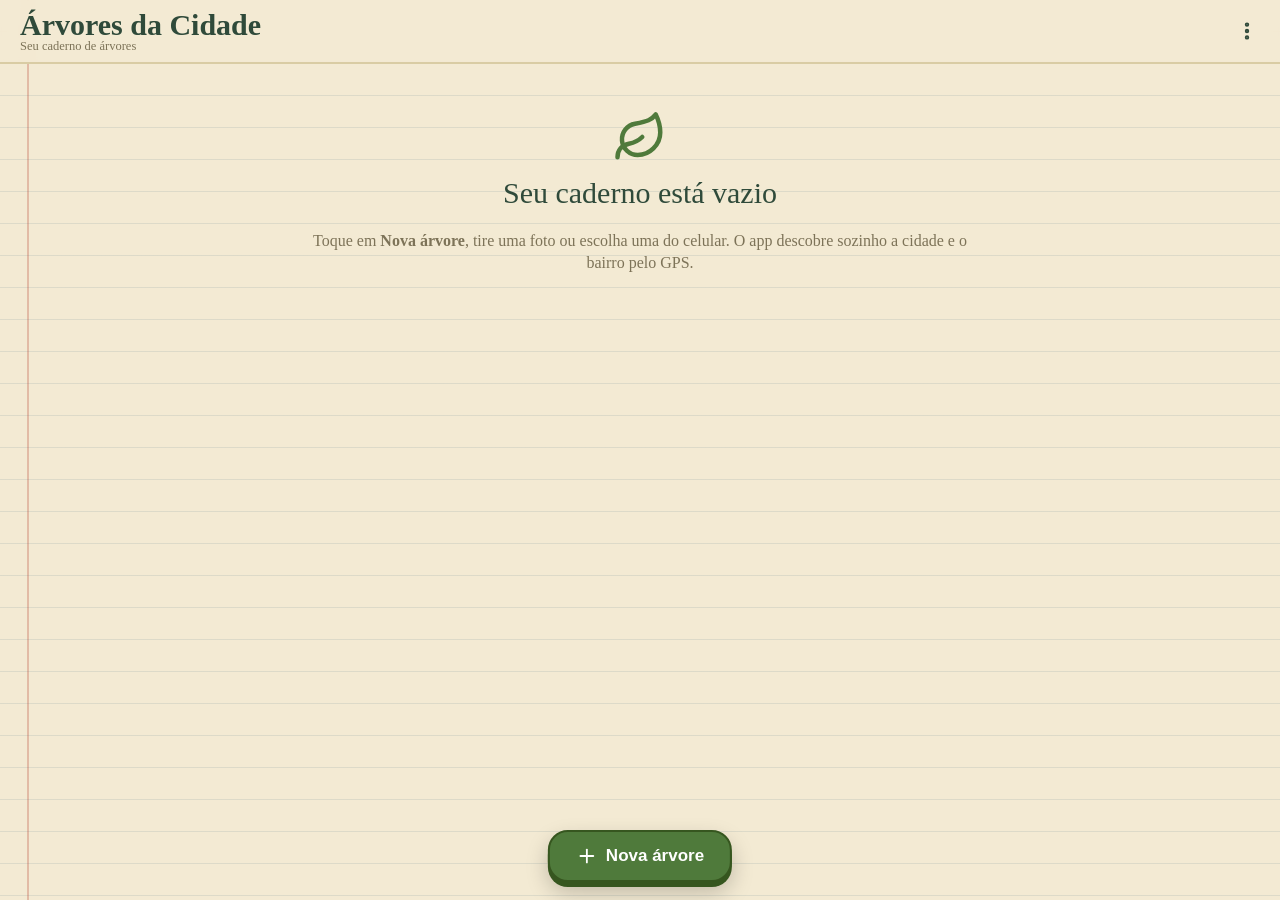
==== index.html @ 56c4d751 "Add files via upload" ====
<!doctype html>
<html lang="pt-BR">
<head>
<meta charset="utf-8">
<meta name="viewport" content="width=device-width, initial-scale=1, viewport-fit=cover">
<title>Árvores da Cidade</title>
<meta name="description" content="Caderno de campo para registrar as árvores por onde você passa: foto, GPS, espécie e mapa no Google Earth.">
<meta name="theme-color" content="#4f7a3b">
<meta name="mobile-web-app-capable" content="yes">
<meta name="apple-mobile-web-app-capable" content="yes">
<meta name="apple-mobile-web-app-title" content="Árvores">
<meta name="apple-mobile-web-app-status-bar-style" content="default">
<link rel="manifest" href="manifest.webmanifest">
<link rel="icon" href="icons/icon-32.png" sizes="32x32">
<link rel="apple-touch-icon" href="icons/apple-touch-icon.png">
<link rel="stylesheet" href="style.css">
</head>
<body>
<div id="app"><div class="page"><div class="empty"><div class="big">Árvores da Cidade</div><p>Abrindo o caderno…</p></div></div></div>
<noscript><p style="padding:20px">Este app precisa do JavaScript ligado no navegador.</p></noscript>
<script src="geo.js"></script>
<script src="zip.js"></script>
<script src="db.js"></script>
<script src="ui.js"></script>
<script src="species.js"></script>
<script src="stamp.js"></script>
<script src="place.js"></script>
<script src="export.js"></script>
<script src="map.js"></script>
<script src="app.js"></script>
<script src="form.js"></script>
<script src="more.js"></script>
</body>
</html>
---- style.css ----
/* Árvores da Cidade — visual de caderno de campo */
:root {
  --ink: #2f4a3a; --leaf: #4f7a3b; --leaf-d: #36561f; --leaf-l: #e3edd3;
  --paper: #f3ead3; --card: #fffaf0; --line: #d9cca4; --sepia: #6b4f2a; --muted: #7d7358;
  --red: #b5412f; --red-d: #8a2e20; --hl: #f3d36b; --gold: #d9a400; --blue: #3f6f8a;
  --hand: "Caveat", "Segoe Print", "Bradley Hand", "Dancing Script", "Comic Sans MS", cursive;
  --serif: Georgia, "Noto Serif", "Times New Roman", serif;
  --sans: Roboto, "Helvetica Neue", Arial, sans-serif;
  --safe-b: env(safe-area-inset-bottom, 0px);
  color-scheme: light;
}
* { box-sizing: border-box; -webkit-tap-highlight-color: transparent; }
html, body { margin: 0; padding: 0; }
body {
  font-family: var(--serif); font-size: 16px; line-height: 1.4; color: var(--ink);
  background-color: var(--paper);
  background-image: linear-gradient(to right, transparent 0 27px, rgba(181, 65, 47, .28) 27px 29px, transparent 29px),
    repeating-linear-gradient(to bottom, transparent 0 31px, rgba(70, 110, 130, .13) 31px 32px);
  background-attachment: local; min-height: 100vh;
}
body.noscroll { overflow: hidden; }
button, input, select, textarea { font: inherit; color: inherit; }
button { cursor: pointer; }
.ic { width: 22px; height: 22px; flex: none; vertical-align: middle; }
.hidden { display: none !important; }

/* ---------- barra do topo ---------- */
.top { position: sticky; top: 0; z-index: 20; display: flex; align-items: center; gap: 6px; padding: 8px 10px 8px 8px; min-height: 58px;
  background: rgba(243, 234, 211, .96); backdrop-filter: blur(4px); border-bottom: 2px solid var(--line); }
.top h1 { flex: 1; margin: 0; font-family: var(--hand); font-size: 30px; font-weight: 700; line-height: 1.05; color: var(--ink); min-width: 0; overflow: hidden; text-overflow: ellipsis; white-space: nowrap; }
.top h1 small { display: block; font-family: var(--serif); font-size: 12.5px; font-weight: 400; color: var(--muted); }
.ibtn { width: 46px; height: 46px; border-radius: 14px; border: 0; background: transparent; display: grid; place-items: center; color: var(--ink); }
.ibtn:active { background: rgba(0, 0, 0, .08); }
.ibtn.on { color: var(--gold); }
.page { padding: 12px 14px calc(110px + var(--safe-b)); max-width: 720px; margin: 0 auto; }

/* ---------- botões ---------- */
.btn { display: inline-flex; align-items: center; justify-content: center; gap: 8px; min-height: 48px; padding: 10px 18px; border-radius: 14px; border: 2px solid var(--leaf-d);
  background: var(--leaf); color: #fff; font-family: var(--sans); font-weight: 700; font-size: 15.5px; box-shadow: 0 4px 0 var(--leaf-d); transition: transform .05s, box-shadow .05s; text-align: center; }
.btn:active { transform: translateY(3px); box-shadow: 0 1px 0 var(--leaf-d); }
.btn.sec { background: var(--card); color: var(--ink); border-color: var(--line); box-shadow: 0 4px 0 var(--line); }
.btn.sec:active { box-shadow: 0 1px 0 var(--line); }
.btn.ghost { background: transparent; color: var(--ink); border-color: transparent; box-shadow: none; }
.btn.danger { background: var(--red); border-color: var(--red-d); box-shadow: 0 4px 0 var(--red-d); }
.btn.danger:active { box-shadow: 0 1px 0 var(--red-d); }
.btn.sm { min-height: 40px; padding: 6px 12px; font-size: 14px; border-radius: 12px; box-shadow: 0 3px 0 var(--leaf-d); }
.btn.sm.sec { box-shadow: 0 3px 0 var(--line); }
.btn.block { display: flex; width: 100%; }
.btn[disabled] { opacity: .5; pointer-events: none; }
.row-btns { display: flex; gap: 10px; margin-top: 14px; flex-wrap: wrap; }
.row-btns .btn { flex: 1 1 140px; }
.fab { position: fixed; left: 50%; transform: translateX(-50%); bottom: calc(18px + var(--safe-b)); z-index: 30; font-size: 17px; padding: 12px 26px; border-radius: 20px; box-shadow: 0 5px 0 var(--leaf-d), 0 10px 22px rgba(0, 0, 0, .22); }
.fab:active { transform: translateX(-50%) translateY(3px); box-shadow: 0 2px 0 var(--leaf-d); }

/* ---------- fichas (cartões de papel) ---------- */
.card { position: relative; background: var(--card); border: 1.5px solid var(--line); border-radius: 14px; padding: 14px 14px; margin: 0 0 12px; box-shadow: 0 2px 0 rgba(120, 100, 50, .12), 0 6px 14px rgba(90, 70, 20, .07); }
.card h2, .card h3 { margin: 0 0 8px; font-family: var(--hand); font-size: 26px; line-height: 1.1; color: var(--ink); }
.card h3 { font-size: 22px; }
.note { color: var(--muted); font-size: 14px; margin: 6px 0; }
.note.warn { color: var(--red-d); }
.tape::before { content: ""; position: absolute; top: -9px; left: 50%; width: 74px; height: 20px; margin-left: -37px; background: rgba(243, 211, 107, .7); transform: rotate(-2deg); border-radius: 2px; }
.banner { display: flex; gap: 10px; align-items: flex-start; background: #fff3c9; border: 1.5px solid #e6cf7a; border-radius: 12px; padding: 10px 12px; margin: 0 0 12px; font-size: 14.5px; }
.banner .ic { color: var(--sepia); margin-top: 2px; }
.banner .b-txt { flex: 1; }
.banner .b-act { display: flex; gap: 8px; margin-top: 8px; flex-wrap: wrap; }
.banner.leafy { background: var(--leaf-l); border-color: #b9d3a0; }

/* ---------- início: cidades ---------- */
.searchbox { display: flex; align-items: center; gap: 8px; background: var(--card); border: 2px solid var(--line); border-radius: 14px; padding: 0 12px; margin: 0 0 12px; }
.searchbox input { flex: 1; border: 0; background: transparent; min-height: 46px; outline: none; font-size: 16px; min-width: 0; }
.searchbox .ic { color: var(--muted); }
.cities { display: grid; gap: 10px; }
.city { display: flex; align-items: center; gap: 12px; width: 100%; text-align: left; background: var(--card); border: 1.5px solid var(--line); border-left: 8px solid var(--leaf); border-radius: 12px; padding: 12px 14px; box-shadow: 0 3px 0 rgba(120, 100, 50, .14); }
.city:active { transform: translateY(2px); box-shadow: 0 1px 0 rgba(120, 100, 50, .14); }
.city.pend { border-left-color: var(--hl); background: #fff8dc; }
.city .c-name { font-family: var(--hand); font-size: 26px; font-weight: 700; line-height: 1.05; flex: 1; min-width: 0; }
.city .c-name small { display: block; font-family: var(--serif); font-weight: 400; font-size: 13px; color: var(--muted); }
.city .c-n { font-family: var(--hand); font-size: 34px; font-weight: 700; color: var(--leaf-d); min-width: 38px; text-align: right; }
.empty { text-align: center; padding: 34px 18px; color: var(--muted); }
.empty .big { font-family: var(--hand); font-size: 30px; color: var(--ink); margin-bottom: 6px; }
.empty .ic { width: 54px; height: 54px; color: var(--leaf); margin-bottom: 8px; }

/* ---------- lista de árvores ---------- */
.seg { display: flex; background: rgba(120, 100, 50, .12); border-radius: 14px; padding: 4px; margin: 0 0 12px; gap: 4px; }
.seg button { flex: 1; border: 0; background: transparent; border-radius: 11px; min-height: 42px; font-family: var(--sans); font-weight: 700; font-size: 14.5px; color: var(--muted); display: flex; align-items: center; justify-content: center; gap: 6px; }
.seg button.on { background: var(--card); color: var(--ink); box-shadow: 0 1px 3px rgba(0, 0, 0, .18); }
.chips { display: flex; gap: 8px; overflow-x: auto; padding: 2px 0 10px; margin: 0 -14px; padding-left: 14px; padding-right: 14px; scrollbar-width: none; }
.chips::-webkit-scrollbar { display: none; }
.chip { flex: none; display: inline-flex; align-items: center; gap: 6px; min-height: 38px; padding: 4px 13px; border-radius: 999px; border: 1.5px solid var(--line); background: var(--card); font-family: var(--sans); font-size: 14px; font-weight: 600; color: var(--ink); }
.chip.on { background: var(--leaf); border-color: var(--leaf-d); color: #fff; }
.chip .ic { width: 17px; height: 17px; }
.sel { min-height: 42px; border: 1.5px solid var(--line); border-radius: 12px; background: var(--card); padding: 0 10px; max-width: 100%; font-family: var(--sans); font-size: 14px; }
.filters-row { display: flex; gap: 8px; margin: 0 0 10px; flex-wrap: wrap; }
.filters-row .sel { flex: 1 1 140px; }
.count-line { font-size: 14px; color: var(--muted); margin: 0 2px 8px; }
.trees { display: grid; gap: 10px; }
.titem { display: flex; gap: 12px; align-items: center; width: 100%; text-align: left; background: var(--card); border: 1.5px solid var(--line); border-radius: 14px; padding: 8px; box-shadow: 0 2px 0 rgba(120, 100, 50, .12); }
.titem:active { background: #fff3d6; }
.thumb { width: 68px; height: 68px; border-radius: 10px; object-fit: cover; background: var(--leaf-l); flex: none; display: grid; place-items: center; color: var(--leaf); overflow: hidden; border: 1px solid var(--line); }
.thumb img { width: 100%; height: 100%; object-fit: cover; display: block; }
.titem .t-main { flex: 1; min-width: 0; }
.titem .t-name { font-family: var(--hand); font-size: 24px; font-weight: 700; line-height: 1.05; display: flex; align-items: center; gap: 6px; }
.titem .t-name .nm { overflow: hidden; text-overflow: ellipsis; white-space: nowrap; }
.titem .t-name .st { color: var(--gold); flex: none; }
.titem .t-name .st .ic { width: 18px; height: 18px; }
.titem .t-sub { font-size: 13.5px; color: var(--muted); overflow: hidden; text-overflow: ellipsis; white-space: nowrap; }
.badges { display: flex; flex-wrap: wrap; gap: 5px; margin-top: 4px; }
.badge { font-family: var(--sans); font-size: 11.5px; font-weight: 700; padding: 2px 8px; border-radius: 999px; background: #ebe3c8; color: var(--sepia); }
.badge.nat { background: #d8ead0; color: #2d5a1e; }
.badge.exo { background: #f3dcc4; color: #7b4a15; }
.badge.fru { background: #fbd9d2; color: #8a2e20; }
.badge.warn { background: #ffe6a8; color: #7a5200; }
.badge.cf { outline: 1.5px dashed currentColor; background: transparent; }

/* ---------- detalhe ---------- */
.hero { width: 100%; aspect-ratio: 4 / 3; border-radius: 14px; overflow: hidden; background: #cfd9c0; border: 1.5px solid var(--line); display: block; padding: 0; position: relative; }
.hero img { width: 100%; height: 100%; object-fit: cover; display: block; }
.hero .cnt { position: absolute; right: 8px; top: 8px; background: rgba(0, 0, 0, .55); color: #fff; font-family: var(--sans); font-size: 12px; padding: 3px 9px; border-radius: 999px; }
.sci { font-style: italic; color: var(--sepia); margin: -4px 0 6px; }
.kv { display: grid; grid-template-columns: 112px 1fr; gap: 6px 10px; font-size: 15px; margin: 0; }
.kv dt { color: var(--muted); font-family: var(--sans); font-size: 13px; padding-top: 2px; }
.kv dd { margin: 0; word-break: break-word; }
.mono { font-family: "Courier New", ui-monospace, monospace; font-size: 14px; }
.actions { display: grid; grid-template-columns: 1fr 1fr; gap: 10px; margin: 0 0 12px; }
.actions .btn { min-height: 52px; }
.actions .full { grid-column: 1 / -1; }
.visit { border-left: 4px solid var(--leaf); padding: 2px 0 2px 12px; margin: 0 0 14px; }
.visit h4 { margin: 0 0 6px; font-family: var(--hand); font-size: 22px; }
.pgrid { display: grid; grid-template-columns: repeat(3, 1fr); gap: 8px; }
.pgrid .p { position: relative; aspect-ratio: 1; border-radius: 10px; overflow: hidden; border: 1.5px solid var(--line); background: #dfe7d2; padding: 0; }
.pgrid .p img { width: 100%; height: 100%; object-fit: cover; display: block; }
.pgrid .p span { position: absolute; left: 0; right: 0; bottom: 0; background: rgba(0, 0, 0, .55); color: #fff; font-family: var(--sans); font-size: 11px; padding: 2px 6px; text-align: center; }

/* ---------- formulário ---------- */
.f-sec { margin: 0 0 14px; }
.f-sec > h3 { margin: 0 0 8px; }
.lbl { display: block; font-family: var(--sans); font-size: 13px; font-weight: 700; color: var(--sepia); margin: 10px 0 4px; }
.inp, textarea.inp, select.inp { width: 100%; min-height: 48px; border: 2px solid var(--line); border-radius: 12px; background: #fffdf6; padding: 8px 12px; font-size: 16px; outline: none; appearance: none; -webkit-appearance: none; }
select.inp { background-image: linear-gradient(45deg, transparent 50%, var(--sepia) 50%), linear-gradient(135deg, var(--sepia) 50%, transparent 50%); background-position: calc(100% - 20px) 21px, calc(100% - 14px) 21px; background-size: 6px 6px; background-repeat: no-repeat; padding-right: 36px; }
.inp:focus { border-color: var(--leaf); box-shadow: 0 0 0 3px rgba(79, 122, 59, .2); }
textarea.inp { min-height: 90px; resize: vertical; }
.grid2 { display: grid; grid-template-columns: 1fr 1fr; gap: 10px; }
.grid3 { display: grid; grid-template-columns: repeat(3, 1fr); gap: 8px; }
.sugg { margin-top: 6px; border: 1.5px solid var(--line); border-radius: 12px; overflow: hidden; background: #fffdf6; }
.sugg button { display: block; width: 100%; text-align: left; border: 0; border-bottom: 1px solid var(--line); background: transparent; padding: 10px 12px; min-height: 48px; }
.sugg button:last-child { border-bottom: 0; }
.sugg button:active { background: var(--leaf-l); }
.sugg small { display: block; color: var(--muted); font-style: italic; }
.togrow { display: flex; align-items: center; gap: 12px; padding: 8px 0; min-height: 50px; }
.togrow .tg-t { flex: 1; font-size: 16px; }
.togrow .tg-t small { display: block; color: var(--muted); font-size: 13px; }
.sw { position: relative; flex: none; width: 52px; height: 32px; border-radius: 16px; background: #c3bfae; border: 0; padding: 0; transition: background .15s; }
.sw::after { content: ""; position: absolute; top: 3px; left: 3px; width: 26px; height: 26px; border-radius: 50%; background: #fff; box-shadow: 0 1px 3px rgba(0, 0, 0, .35); transition: transform .15s; }
.sw.on { background: var(--leaf); }
.sw.on::after { transform: translateX(20px); }
.sw[disabled] { opacity: .45; }
.ph-edit { display: grid; grid-template-columns: repeat(2, 1fr); gap: 10px; margin-top: 10px; }
.ph-edit .pe { position: relative; border: 1.5px solid var(--line); border-radius: 12px; overflow: hidden; background: #fffdf6; }
.ph-edit .pe img { display: block; width: 100%; aspect-ratio: 4 / 3; object-fit: cover; background: #dfe7d2; }
.ph-edit .pe select { width: 100%; border: 0; border-top: 1.5px solid var(--line); min-height: 42px; background: #fffdf6; padding: 0 8px; font-family: var(--sans); font-size: 14px; }
.ph-edit .pe .rm { position: absolute; top: 6px; right: 6px; width: 38px; height: 38px; border-radius: 50%; border: 0; background: rgba(0, 0, 0, .6); color: #fff; display: grid; place-items: center; }
.ph-edit .pe .zoom { position: absolute; inset: 0 0 42px 0; border: 0; background: transparent; }
.loc-line { display: flex; gap: 8px; align-items: flex-start; font-size: 15px; margin: 4px 0; }
.loc-line .ic { color: var(--leaf); margin-top: 1px; }
.accpill { font-family: var(--sans); font-size: 12px; font-weight: 700; padding: 2px 8px; border-radius: 999px; background: var(--leaf-l); color: var(--leaf-d); }
.accpill.bad { background: #ffe0d9; color: var(--red-d); }
.savebar { position: sticky; bottom: 0; z-index: 25; margin: 0 -14px; padding: 10px 14px calc(10px + var(--safe-b)); background: linear-gradient(to top, var(--paper) 70%, rgba(243, 234, 211, 0)); display: flex; align-items: center; gap: 10px; }
.savebar .saved { flex: 1; font-family: var(--sans); font-size: 13px; color: var(--muted); display: flex; align-items: center; gap: 6px; }
.savebar .saved .ic { width: 18px; height: 18px; color: var(--leaf); }
.savebar .btn { flex: 1.3; }

/* ---------- estatísticas ---------- */
.tiles { display: grid; grid-template-columns: repeat(2, 1fr); gap: 10px; margin: 0 0 12px; }
.tile { background: var(--card); border: 1.5px solid var(--line); border-radius: 14px; padding: 10px 12px; box-shadow: 0 3px 0 rgba(120, 100, 50, .12); }
.tile .n { font-family: var(--hand); font-size: 40px; font-weight: 700; line-height: 1; color: var(--leaf-d); }
.tile .l { font-family: var(--sans); font-size: 12.5px; color: var(--muted); margin-top: 2px; }
.bars { display: grid; gap: 8px; }
.bar .b-h { display: flex; justify-content: space-between; gap: 10px; font-size: 14.5px; }
.bar .b-h span:first-child { overflow: hidden; text-overflow: ellipsis; white-space: nowrap; }
.bar .b-h b { font-family: var(--sans); }
.bar .b-t { height: 12px; background: #e7dfc3; border-radius: 6px; overflow: hidden; margin-top: 3px; }
.bar .b-t i { display: block; height: 100%; background: var(--leaf); border-radius: 6px; }
.bar small { color: var(--muted); font-size: 12.5px; }
.stack { display: flex; height: 18px; border-radius: 9px; overflow: hidden; background: #e7dfc3; }
.stack i { display: block; height: 100%; }
.legend { display: flex; flex-wrap: wrap; gap: 4px 14px; font-size: 13.5px; margin-top: 6px; }
.legend i { display: inline-block; width: 11px; height: 11px; border-radius: 3px; margin-right: 5px; vertical-align: -1px; }

/* ---------- mapa ---------- */
.mapbox { height: 62vh; min-height: 340px; border-radius: 14px; border: 2px solid var(--line); overflow: hidden; }
.smap { position: relative; overflow: hidden; background: #e8e2cf; touch-action: none; user-select: none; -webkit-user-select: none; }
.sm-tiles, .sm-marks { position: absolute; inset: 0; }
.sm-tile { position: absolute; left: 0; top: 0; width: 256px; height: 256px; max-width: none; opacity: 0; transition: opacity .2s; }
.sm-tile.ok { opacity: 1; }
.sm-mk { position: absolute; left: -12px; top: -12px; width: 24px; height: 24px; border-radius: 50%; border: 3px solid #fff; background: var(--leaf); box-shadow: 0 1px 5px rgba(0, 0, 0, .5); padding: 0; }
.sm-mk.fav { background: var(--gold); width: 28px; height: 28px; left: -14px; top: -14px; }
.sm-mk.unk { background: #9aa79a; }
.sm-me { position: absolute; left: -9px; top: -9px; width: 18px; height: 18px; border-radius: 50%; background: #2f7be5; border: 3px solid #fff; box-shadow: 0 0 0 6px rgba(47, 123, 229, .25); }
.sm-cross { position: absolute; left: 50%; top: 50%; width: 34px; height: 34px; margin: -17px 0 0 -17px; pointer-events: none; }
.sm-cross::before, .sm-cross::after { content: ""; position: absolute; background: var(--red); }
.sm-cross::before { left: 16px; top: 0; width: 3px; height: 34px; }
.sm-cross::after { top: 16px; left: 0; height: 3px; width: 34px; }
.sm-ctl { position: absolute; right: 10px; top: 10px; display: grid; gap: 6px; z-index: 5; }
.sm-ctl button { width: 44px; height: 44px; border-radius: 12px; border: 1.5px solid var(--line); background: #fffdf6; font-size: 24px; font-family: var(--sans); font-weight: 700; box-shadow: 0 2px 5px rgba(0, 0, 0, .25); }
.sm-attr { position: absolute; right: 4px; bottom: 2px; font-family: var(--sans); font-size: 10.5px; color: #333; background: rgba(255, 255, 255, .75); padding: 1px 5px; border-radius: 4px; }
.sm-off { position: absolute; left: 10px; right: 64px; bottom: 22px; background: rgba(255, 243, 201, .95); border: 1.5px solid #e6cf7a; border-radius: 10px; padding: 6px 10px; font-size: 13px; z-index: 4; }
.mapcard { margin-top: 10px; }

/* ---------- folhas e avisos ---------- */
.sheet-wrap { position: fixed; inset: 0; z-index: 100; display: flex; align-items: flex-end; justify-content: center; }
.sheet-bg { position: absolute; inset: 0; background: rgba(30, 25, 10, .5); opacity: 0; transition: opacity .18s; }
.sheet { position: relative; width: 100%; max-width: 640px; max-height: 92vh; overflow-y: auto; background: var(--paper); border-radius: 22px 22px 0 0; border-top: 3px solid var(--line); transform: translateY(100%); transition: transform .2s ease-out; padding: 6px 16px calc(18px + var(--safe-b)); -webkit-overflow-scrolling: touch; }
.sheet::before { content: ""; display: block; width: 44px; height: 5px; border-radius: 3px; background: var(--line); margin: 6px auto 12px; }
.sheet-wrap.on .sheet-bg { opacity: 1; }
.sheet-wrap.on .sheet { transform: translateY(0); }
.sheet-wrap.full .sheet { height: 94vh; max-height: 94vh; }
.sheet h3 { margin: 0 0 6px; font-family: var(--hand); font-size: 28px; }
.menu { display: grid; gap: 8px; margin-top: 8px; }
.menu .btn { justify-content: flex-start; text-align: left; font-weight: 600; }
.menu .btn small { display: block; font-weight: 400; opacity: .85; font-size: 12.5px; }
.menu .btn .m-t { flex: 1; }
.prog-bar { height: 16px; border-radius: 8px; background: #e0d6b6; overflow: hidden; margin: 14px 0 6px; }
.prog-bar i { display: block; height: 100%; background: var(--leaf); transition: width .15s; }
#toast { position: fixed; left: 50%; bottom: calc(100px + var(--safe-b)); transform: translate(-50%, 16px); z-index: 200; max-width: 88vw; background: #2c2a22; color: #fff; padding: 11px 16px; border-radius: 12px; font-family: var(--sans); font-size: 14.5px; opacity: 0; pointer-events: none; transition: opacity .2s, transform .2s; text-align: center; }
#toast.on { opacity: 1; transform: translate(-50%, 0); }
a.btn { text-decoration: none; }
body:has(.savebar) #toast { bottom: calc(150px + var(--safe-b)); }
.top h1.long { font-size: 24px; white-space: normal; line-height: 1; }
.viewer { position: fixed; inset: 0; z-index: 150; background: #111; display: flex; flex-direction: column; }
.viewer .v-top { display: flex; align-items: center; gap: 6px; padding: 8px; color: #fff; }
.viewer .v-top .ibtn { color: #fff; }
.viewer .v-top .v-t { flex: 1; font-family: var(--sans); font-size: 14px; }
.viewer .v-img { flex: 1; min-height: 0; display: grid; place-items: center; overflow: auto; }
.viewer .v-img img { max-width: 100%; max-height: 100%; object-fit: contain; }
.viewer .v-bot { display: flex; gap: 8px; padding: 10px 10px calc(10px + var(--safe-b)); flex-wrap: wrap; }
.viewer .v-bot .btn { flex: 1 1 130px; min-height: 44px; }

/* ---------- impressão / PDF ---------- */
#printArea { display: none; }
@media print {
  body { background: #fff; color: #000; }
  body > *:not(#printArea) { display: none !important; }
  #printArea { display: block; font-family: var(--serif); font-size: 12pt; }
  #printArea h1 { font-family: var(--hand); font-size: 26pt; margin: 0 0 2pt; color: #2f4a3a; }
  #printArea h2 { font-size: 14pt; margin: 10pt 0 4pt; color: #2f4a3a; border-bottom: 1pt solid #bbb; }
  #printArea .sub { color: #555; margin: 0 0 8pt; }
  #printArea table { width: 100%; border-collapse: collapse; font-size: 10pt; }
  #printArea td, #printArea th { border-bottom: .5pt solid #ccc; padding: 3pt 4pt; text-align: left; vertical-align: top; }
  #printArea .pp { display: grid; grid-template-columns: 1fr 1fr; gap: 6pt; }
  #printArea .pp figure { margin: 0; break-inside: avoid; }
  #printArea .pp img { width: 100%; height: auto; display: block; }
  #printArea .pp figcaption { font-size: 9pt; color: #555; }
  #printArea .tree { break-inside: avoid; page-break-inside: avoid; margin-bottom: 14pt; }
  #printArea .foot { margin-top: 14pt; font-size: 9pt; color: #777; }
  #printArea img.th { width: 46pt; height: 46pt; object-fit: cover; }
  @page { size: A4; margin: 14mm; }
}
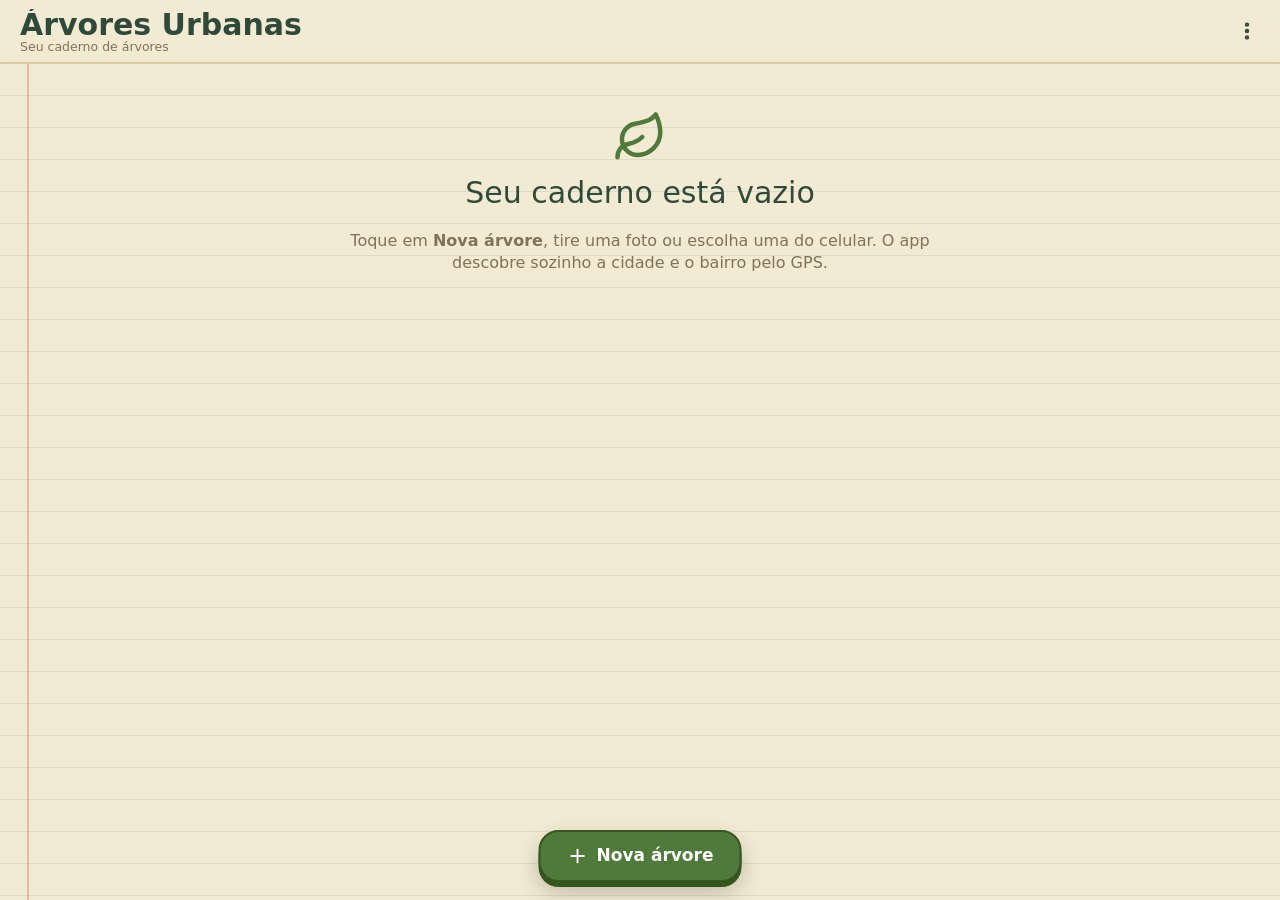
==== commit bc0975fe: "Versão 1.0.4: novo nome Árvores Urbanas Co-Authored-By: Claude Sonnet 5.5 <noreply@anthropic.com> Cl" ====
--- a/index.html
+++ b/index.html
@@ -3,7 +3,7 @@
 <head>
 <meta charset="utf-8">
 <meta name="viewport" content="width=device-width, initial-scale=1, viewport-fit=cover">
-<title>Árvores da Cidade</title>
+<title>Árvores Urbanas</title>
 <meta name="description" content="Caderno de campo para registrar as árvores por onde você passa: foto, GPS, espécie e mapa no Google Earth.">
 <meta name="theme-color" content="#4f7a3b">
 <meta name="mobile-web-app-capable" content="yes">
@@ -16,7 +16,7 @@
 <link rel="stylesheet" href="style.css">
 </head>
 <body>
-<div id="app"><div class="page"><div class="empty"><div class="big">Árvores da Cidade</div><p>Abrindo o caderno…</p></div></div></div>
+<div id="app"><div class="page"><div class="empty"><div class="big">Árvores Urbanas</div><p>Abrindo o caderno…</p></div></div></div>
 <noscript><p style="padding:20px">Este app precisa do JavaScript ligado no navegador.</p></noscript>
 <script src="geo.js"></script>
 <script src="zip.js"></script>
--- a/style.css
+++ b/style.css
@@ -1,11 +1,12 @@
-/* Árvores da Cidade — visual de caderno de campo */
+/* Árvores Urbanas — visual de caderno de campo */
 :root {
   --ink: #2f4a3a; --leaf: #4f7a3b; --leaf-d: #36561f; --leaf-l: #e3edd3;
   --paper: #f3ead3; --card: #fffaf0; --line: #d9cca4; --sepia: #6b4f2a; --muted: #7d7358;
   --red: #b5412f; --red-d: #8a2e20; --hl: #f3d36b; --gold: #d9a400; --blue: #3f6f8a;
-  --hand: "Caveat", "Segoe Print", "Bradley Hand", "Dancing Script", "Comic Sans MS", cursive;
-  --serif: Georgia, "Noto Serif", "Times New Roman", serif;
-  --sans: Roboto, "Helvetica Neue", Arial, sans-serif;
+  --font: system-ui, sans-serif; /* uma única fonte: a do próprio aparelho */
+  --hand: var(--font);
+  --serif: var(--font);
+  --sans: var(--font);
   --safe-b: env(safe-area-inset-bottom, 0px);
   color-scheme: light;
 }
@@ -120,7 +121,7 @@
 .kv { display: grid; grid-template-columns: 112px 1fr; gap: 6px 10px; font-size: 15px; margin: 0; }
 .kv dt { color: var(--muted); font-family: var(--sans); font-size: 13px; padding-top: 2px; }
 .kv dd { margin: 0; word-break: break-word; }
-.mono { font-family: "Courier New", ui-monospace, monospace; font-size: 14px; }
+.mono { font-family: var(--font); font-variant-numeric: tabular-nums; font-size: 15px; letter-spacing: .2px; }
 .actions { display: grid; grid-template-columns: 1fr 1fr; gap: 10px; margin: 0 0 12px; }
 .actions .btn { min-height: 52px; }
 .actions .full { grid-column: 1 / -1; }
@@ -230,8 +231,8 @@
 .viewer .v-top { display: flex; align-items: center; gap: 6px; padding: 8px; color: #fff; }
 .viewer .v-top .ibtn { color: #fff; }
 .viewer .v-top .v-t { flex: 1; font-family: var(--sans); font-size: 14px; }
-.viewer .v-img { flex: 1; min-height: 0; display: grid; place-items: center; overflow: auto; }
-.viewer .v-img img { max-width: 100%; max-height: 100%; object-fit: contain; }
+.viewer .v-img { flex: 1; min-height: 0; position: relative; overflow: hidden; }
+.viewer .v-img img { position: absolute; inset: 0; width: 100%; height: 100%; object-fit: contain; }
 .viewer .v-bot { display: flex; gap: 8px; padding: 10px 10px calc(10px + var(--safe-b)); flex-wrap: wrap; }
 .viewer .v-bot .btn { flex: 1 1 130px; min-height: 44px; }
 
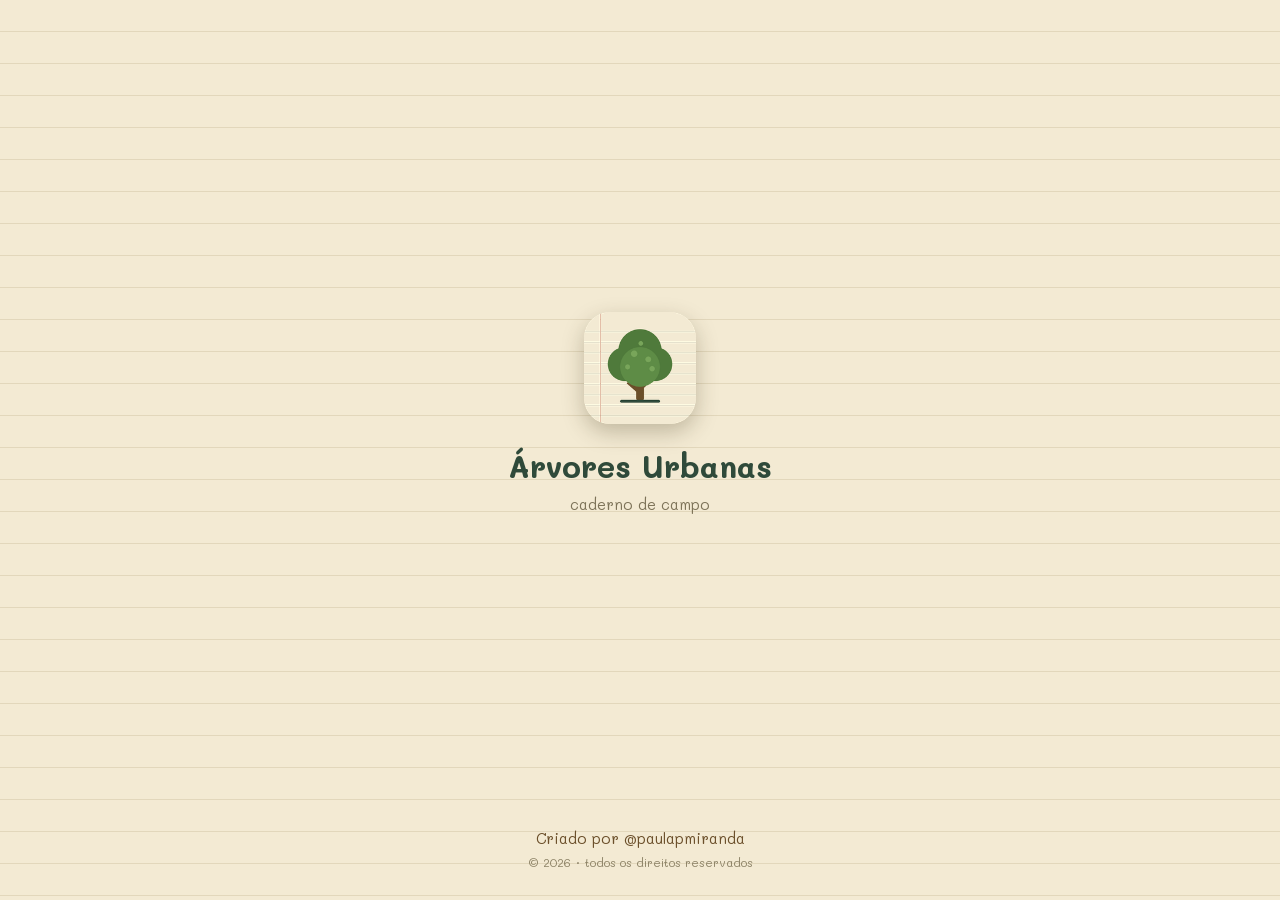
==== commit 489506b4: "Versão 1.0.9: tela de abertura mais longa com crédito e rodapé de autoria Co-Authored-By: Claude Son" ====
--- a/index.html
+++ b/index.html
@@ -16,8 +16,24 @@
 <link rel="stylesheet" href="style.css">
 </head>
 <body>
+<div id="splash" aria-hidden="true"><div class="sp-in"><img src="icons/icon-192.png" alt="" width="112" height="112"><div class="sp-name">Árvores Urbanas</div><div class="sp-sub">caderno de campo</div></div><div class="sp-credit">Criado por @paulapmiranda<br><small>© 2026 · todos os direitos reservados</small></div></div>
 <div id="app"><div class="page"><div class="empty"><div class="big">Árvores Urbanas</div><p>Abrindo o caderno…</p></div></div></div>
 <noscript><p style="padding:20px">Este app precisa do JavaScript ligado no navegador.</p></noscript>
+<script>
+(function () {
+  var t0 = Date.now(), MIN = 2400, done = false;
+  window.AC = window.AC || {};
+  window.AC.hideSplash = function () {
+    if (done) return; done = true;
+    var left = Math.max(0, MIN - (Date.now() - t0));
+    setTimeout(function () {
+      var s = document.getElementById('splash'); if (!s) return;
+      s.classList.add('off'); setTimeout(function () { if (s.parentNode) s.parentNode.removeChild(s); }, 500);
+    }, left);
+  };
+  setTimeout(function () { window.AC.hideSplash(); }, 6000);
+})();
+</script>
 <script src="geo.js"></script>
 <script src="zip.js"></script>
 <script src="db.js"></script>
--- a/style.css
+++ b/style.css
@@ -1,9 +1,11 @@
 /* Árvores Urbanas — visual de caderno de campo */
+@font-face { font-family: "Mali"; font-weight: 400; font-style: normal; font-display: swap; src: url("fonts/Mali-Regular.ttf") format("truetype"); }
+@font-face { font-family: "Mali"; font-weight: 500 700; font-style: normal; font-display: swap; src: url("fonts/Mali-Bold.ttf") format("truetype"); }
 :root {
   --ink: #2f4a3a; --leaf: #4f7a3b; --leaf-d: #36561f; --leaf-l: #e3edd3;
   --paper: #f3ead3; --card: #fffaf0; --line: #d9cca4; --sepia: #6b4f2a; --muted: #7d7358;
   --red: #b5412f; --red-d: #8a2e20; --hl: #f3d36b; --gold: #d9a400; --blue: #3f6f8a;
-  --font: system-ui, sans-serif; /* uma única fonte: a do próprio aparelho */
+  --font: "Mali", "Segoe Print", system-ui, sans-serif; /* uma única fonte, embutida no app */
   --hand: var(--font);
   --serif: var(--font);
   --sans: var(--font);
@@ -28,7 +30,7 @@
 /* ---------- barra do topo ---------- */
 .top { position: sticky; top: 0; z-index: 20; display: flex; align-items: center; gap: 6px; padding: 8px 10px 8px 8px; min-height: 58px;
   background: rgba(243, 234, 211, .96); backdrop-filter: blur(4px); border-bottom: 2px solid var(--line); }
-.top h1 { flex: 1; margin: 0; font-family: var(--hand); font-size: 30px; font-weight: 700; line-height: 1.05; color: var(--ink); min-width: 0; overflow: hidden; text-overflow: ellipsis; white-space: nowrap; }
+.top h1 { flex: 1; margin: 0; font-family: var(--hand); font-size: 25px; font-weight: 700; line-height: 1.05; color: var(--ink); min-width: 0; overflow: hidden; text-overflow: ellipsis; white-space: nowrap; }
 .top h1 small { display: block; font-family: var(--serif); font-size: 12.5px; font-weight: 400; color: var(--muted); }
 .ibtn { width: 46px; height: 46px; border-radius: 14px; border: 0; background: transparent; display: grid; place-items: center; color: var(--ink); }
 .ibtn:active { background: rgba(0, 0, 0, .08); }
@@ -55,7 +57,7 @@
 
 /* ---------- fichas (cartões de papel) ---------- */
 .card { position: relative; background: var(--card); border: 1.5px solid var(--line); border-radius: 14px; padding: 14px 14px; margin: 0 0 12px; box-shadow: 0 2px 0 rgba(120, 100, 50, .12), 0 6px 14px rgba(90, 70, 20, .07); }
-.card h2, .card h3 { margin: 0 0 8px; font-family: var(--hand); font-size: 26px; line-height: 1.1; color: var(--ink); }
+.card h2, .card h3 { margin: 0 0 8px; font-family: var(--hand); font-size: 20px; line-height: 1.1; color: var(--ink); }
 .card h3 { font-size: 22px; }
 .note { color: var(--muted); font-size: 14px; margin: 6px 0; }
 .note.warn { color: var(--red-d); }
@@ -74,11 +76,11 @@
 .city { display: flex; align-items: center; gap: 12px; width: 100%; text-align: left; background: var(--card); border: 1.5px solid var(--line); border-left: 8px solid var(--leaf); border-radius: 12px; padding: 12px 14px; box-shadow: 0 3px 0 rgba(120, 100, 50, .14); }
 .city:active { transform: translateY(2px); box-shadow: 0 1px 0 rgba(120, 100, 50, .14); }
 .city.pend { border-left-color: var(--hl); background: #fff8dc; }
-.city .c-name { font-family: var(--hand); font-size: 26px; font-weight: 700; line-height: 1.05; flex: 1; min-width: 0; }
-.city .c-name small { display: block; font-family: var(--serif); font-weight: 400; font-size: 13px; color: var(--muted); }
-.city .c-n { font-family: var(--hand); font-size: 34px; font-weight: 700; color: var(--leaf-d); min-width: 38px; text-align: right; }
+.city .c-name { font-family: var(--hand); font-size: 19px; font-weight: 700; line-height: 1.05; flex: 1; min-width: 0; }
+.city .c-name small { display: block; font-family: var(--serif); font-weight: 400; font-size: 12.5px; color: var(--muted); }
+.city .c-n { font-family: var(--hand); font-size: 26px; font-weight: 700; color: var(--leaf-d); min-width: 38px; text-align: right; }
 .empty { text-align: center; padding: 34px 18px; color: var(--muted); }
-.empty .big { font-family: var(--hand); font-size: 30px; color: var(--ink); margin-bottom: 6px; }
+.empty .big { font-family: var(--hand); font-size: 24px; color: var(--ink); margin-bottom: 6px; }
 .empty .ic { width: 54px; height: 54px; color: var(--leaf); margin-bottom: 8px; }
 
 /* ---------- lista de árvores ---------- */
@@ -100,7 +102,7 @@
 .thumb { width: 68px; height: 68px; border-radius: 10px; object-fit: cover; background: var(--leaf-l); flex: none; display: grid; place-items: center; color: var(--leaf); overflow: hidden; border: 1px solid var(--line); }
 .thumb img { width: 100%; height: 100%; object-fit: cover; display: block; }
 .titem .t-main { flex: 1; min-width: 0; }
-.titem .t-name { font-family: var(--hand); font-size: 24px; font-weight: 700; line-height: 1.05; display: flex; align-items: center; gap: 6px; }
+.titem .t-name { font-family: var(--hand); font-size: 18px; font-weight: 700; line-height: 1.05; display: flex; align-items: center; gap: 6px; }
 .titem .t-name .nm { overflow: hidden; text-overflow: ellipsis; white-space: nowrap; }
 .titem .t-name .st { color: var(--gold); flex: none; }
 .titem .t-name .st .ic { width: 18px; height: 18px; }
@@ -126,7 +128,7 @@
 .actions .btn { min-height: 52px; }
 .actions .full { grid-column: 1 / -1; }
 .visit { border-left: 4px solid var(--leaf); padding: 2px 0 2px 12px; margin: 0 0 14px; }
-.visit h4 { margin: 0 0 6px; font-family: var(--hand); font-size: 22px; }
+.visit h4 { margin: 0 0 6px; font-family: var(--hand); font-size: 17px; }
 .pgrid { display: grid; grid-template-columns: repeat(3, 1fr); gap: 8px; }
 .pgrid .p { position: relative; aspect-ratio: 1; border-radius: 10px; overflow: hidden; border: 1.5px solid var(--line); background: #dfe7d2; padding: 0; }
 .pgrid .p img { width: 100%; height: 100%; object-fit: cover; display: block; }
@@ -173,7 +175,7 @@
 /* ---------- estatísticas ---------- */
 .tiles { display: grid; grid-template-columns: repeat(2, 1fr); gap: 10px; margin: 0 0 12px; }
 .tile { background: var(--card); border: 1.5px solid var(--line); border-radius: 14px; padding: 10px 12px; box-shadow: 0 3px 0 rgba(120, 100, 50, .12); }
-.tile .n { font-family: var(--hand); font-size: 40px; font-weight: 700; line-height: 1; color: var(--leaf-d); }
+.tile .n { font-family: var(--hand); font-size: 30px; font-weight: 700; line-height: 1; color: var(--leaf-d); }
 .tile .l { font-family: var(--sans); font-size: 12.5px; color: var(--muted); margin-top: 2px; }
 .bars { display: grid; gap: 8px; }
 .bar .b-h { display: flex; justify-content: space-between; gap: 10px; font-size: 14.5px; }
@@ -215,7 +217,7 @@
 .sheet-wrap.on .sheet-bg { opacity: 1; }
 .sheet-wrap.on .sheet { transform: translateY(0); }
 .sheet-wrap.full .sheet { height: 94vh; max-height: 94vh; }
-.sheet h3 { margin: 0 0 6px; font-family: var(--hand); font-size: 28px; }
+.sheet h3 { margin: 0 0 6px; font-family: var(--hand); font-size: 21px; }
 .menu { display: grid; gap: 8px; margin-top: 8px; }
 .menu .btn { justify-content: flex-start; text-align: left; font-weight: 600; }
 .menu .btn small { display: block; font-weight: 400; opacity: .85; font-size: 12.5px; }
@@ -256,3 +258,19 @@
   #printArea img.th { width: 46pt; height: 46pt; object-fit: cover; }
   @page { size: A4; margin: 14mm; }
 }
+
+.chips.wrap { flex-wrap: wrap; overflow: visible; margin: 0; padding: 2px 0 6px; }
+.lbl small { font-weight: 400; color: var(--muted); }
+#printArea svg.croqui { width: 100%; height: auto; border: .5pt solid #bbb; }
+#printArea .grid2 { display: grid; grid-template-columns: 1fr 1fr; gap: 10pt; }
+
+#splash { position: fixed; inset: 0; z-index: 999; background-color: #f3ead3; display: flex; flex-direction: column; align-items: center; justify-content: space-between; padding: 0 0 calc(28px + env(safe-area-inset-bottom, 0px)); transition: opacity .45s ease; background-image: repeating-linear-gradient(transparent 0 31px, rgba(150, 130, 80, .18) 31px 32px); }
+#splash.off { opacity: 0; pointer-events: none; }
+#splash .sp-in { flex: 1; display: flex; flex-direction: column; align-items: center; justify-content: center; gap: 6px; animation: spIn .9s ease both; }
+#splash img { border-radius: 26px; box-shadow: 0 8px 22px rgba(60, 50, 20, .28); margin-bottom: 14px; }
+#splash .sp-name { font-family: var(--font, sans-serif); font-weight: 700; font-size: 31px; color: #2f4a3a; }
+#splash .sp-sub { font-family: var(--font, sans-serif); font-size: 15px; color: #7d7358; }
+#splash .sp-credit { font-family: var(--font, sans-serif); font-size: 15px; color: #6b4f2a; text-align: center; line-height: 1.5; animation: spIn 1.2s .5s ease both; }
+#splash .sp-credit small { font-size: 12px; color: #8b8165; }
+@keyframes spIn { from { opacity: 0; transform: translateY(8px); } to { opacity: 1; transform: none; } }
+.credit { text-align: center; font-size: 12.5px; color: var(--muted); margin: 26px 0 90px; }
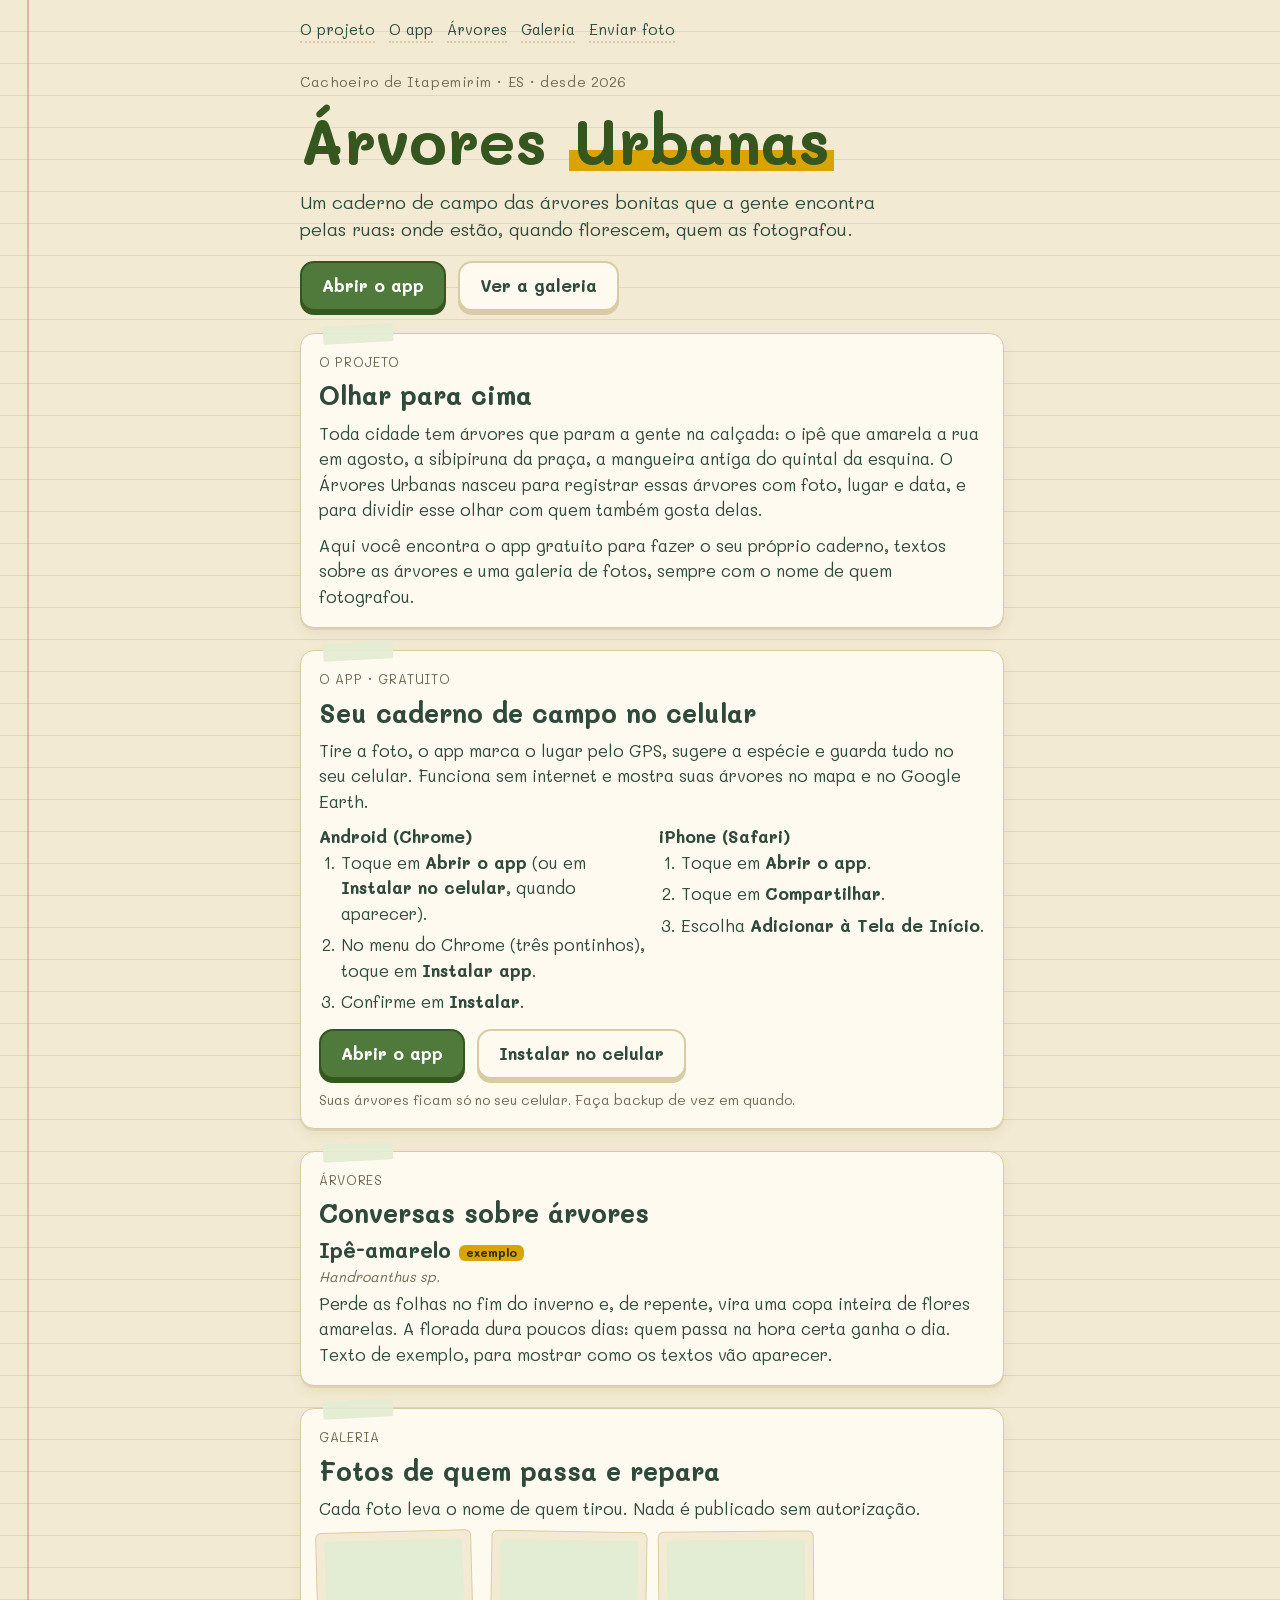
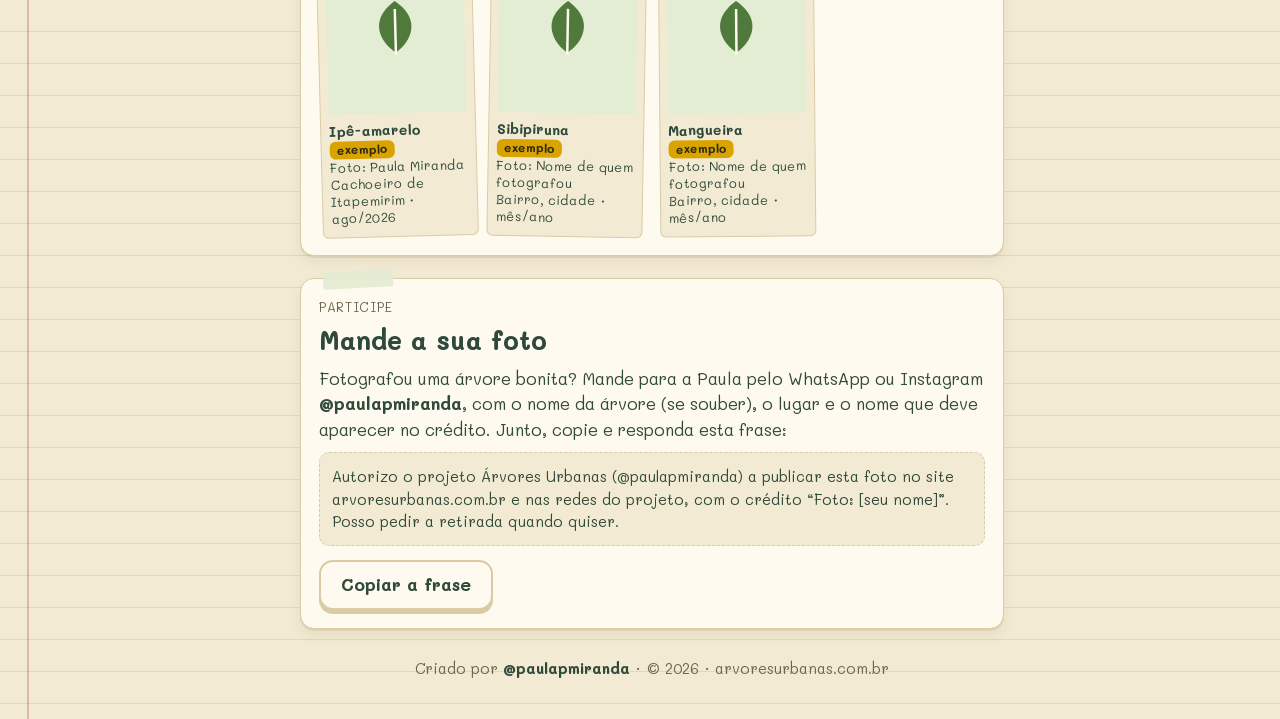
==== commit 215f0984: "V3: site na página inicial, app em /app/ Mantém o id do manifesto (/) para o ícone já instalado cont" ====
--- a/index.html
+++ b/index.html
@@ -3,48 +3,87 @@
 <head>
 <meta charset="utf-8">
 <meta name="viewport" content="width=device-width, initial-scale=1, viewport-fit=cover">
+<script>
+// Quem abre pelo ícone do app instalado vai direto para o app (o ícone antigo abria esta página).
+(function () { try {
+  var app = (window.matchMedia && matchMedia('(display-mode: standalone)').matches) || navigator.standalone;
+  if (app && location.search.indexOf('site') < 0) location.replace('/app/' + location.hash);
+} catch (e) {} })();
+</script>
 <title>Árvores Urbanas</title>
-<meta name="description" content="Caderno de campo para registrar as árvores por onde você passa: foto, GPS, espécie e mapa no Google Earth.">
+<meta name="description" content="Caderno de campo das árvores da cidade: app gratuito, textos sobre árvores e galeria de fotos com crédito de quem fotografou. Por @paulapmiranda.">
 <meta name="theme-color" content="#4f7a3b">
-<meta name="mobile-web-app-capable" content="yes">
-<meta name="apple-mobile-web-app-capable" content="yes">
-<meta name="apple-mobile-web-app-title" content="Árvores">
-<meta name="apple-mobile-web-app-status-bar-style" content="default">
+<meta property="og:title" content="Árvores Urbanas">
+<meta property="og:description" content="Caderno de campo das árvores da cidade. App gratuito, textos e galeria de fotos.">
+<meta property="og:image" content="https://arvoresurbanas.com.br/app/icons/icon-512.png">
 <link rel="manifest" href="manifest.webmanifest">
-<link rel="icon" href="icons/icon-32.png" sizes="32x32">
-<link rel="apple-touch-icon" href="icons/apple-touch-icon.png">
-<link rel="stylesheet" href="style.css">
+<link rel="icon" href="app/icons/icon-32.png" sizes="32x32">
+<link rel="apple-touch-icon" href="app/icons/apple-touch-icon.png">
+<link rel="stylesheet" href="site.css">
 </head>
 <body>
-<div id="splash" aria-hidden="true"><div class="sp-in"><img src="icons/icon-192.png" alt="" width="112" height="112"><div class="sp-name">Árvores Urbanas</div><div class="sp-sub">caderno de campo</div></div><div class="sp-credit">Criado por @paulapmiranda<br><small>© 2026 · todos os direitos reservados</small></div></div>
-<div id="app"><div class="page"><div class="empty"><div class="big">Árvores Urbanas</div><p>Abrindo o caderno…</p></div></div></div>
-<noscript><p style="padding:20px">Este app precisa do JavaScript ligado no navegador.</p></noscript>
-<script>
-(function () {
-  var t0 = Date.now(), MIN = 2400, done = false;
-  window.AC = window.AC || {};
-  window.AC.hideSplash = function () {
-    if (done) return; done = true;
-    var left = Math.max(0, MIN - (Date.now() - t0));
-    setTimeout(function () {
-      var s = document.getElementById('splash'); if (!s) return;
-      s.classList.add('off'); setTimeout(function () { if (s.parentNode) s.parentNode.removeChild(s); }, 500);
-    }, left);
-  };
-  setTimeout(function () { window.AC.hideSplash(); }, 6000);
-})();
-</script>
-<script src="geo.js"></script>
-<script src="zip.js"></script>
-<script src="db.js"></script>
-<script src="ui.js"></script>
-<script src="species.js"></script>
-<script src="stamp.js"></script>
-<script src="place.js"></script>
-<script src="export.js"></script>
-<script src="map.js"></script>
-<script src="app.js"></script>
-<script src="form.js"></script>
-<script src="more.js"></script>
+<div class="wrap">
+  <nav aria-label="Seções">
+    <a href="#projeto">O projeto</a><a href="#app">O app</a><a href="#arvores">Árvores</a><a href="#galeria">Galeria</a><a href="#enviar">Enviar foto</a>
+  </nav>
+
+  <header class="hero">
+    <span class="eyebrow">Cachoeiro de Itapemirim · ES · desde 2026</span>
+    <h1>Árvores <em>Urbanas</em></h1>
+    <p>Um caderno de campo das árvores bonitas que a gente encontra pelas ruas: onde estão, quando florescem, quem as fotografou.</p>
+    <div class="btns">
+      <a class="btn" href="app/">Abrir o app</a>
+      <a class="btn sec" href="#galeria">Ver a galeria</a>
+    </div>
+  </header>
+
+  <section class="ficha" id="projeto">
+    <span class="label">O projeto</span>
+    <h2>Olhar para cima</h2>
+    <p>Toda cidade tem árvores que param a gente na calçada: o ipê que amarela a rua em agosto, a sibipiruna da praça, a mangueira antiga do quintal da esquina. O Árvores Urbanas nasceu para registrar essas árvores com foto, lugar e data, e para dividir esse olhar com quem também gosta delas.</p>
+    <p>Aqui você encontra o app gratuito para fazer o seu próprio caderno, textos sobre as árvores e uma galeria de fotos, sempre com o nome de quem fotografou.</p>
+  </section>
+
+  <section class="ficha" id="app">
+    <span class="label">O app · gratuito</span>
+    <h2>Seu caderno de campo no celular</h2>
+    <p>Tire a foto, o app marca o lugar pelo GPS, sugere a espécie e guarda tudo no seu celular. Funciona sem internet e mostra suas árvores no mapa e no Google Earth.</p>
+    <div class="duas">
+      <div><b>Android (Chrome)</b>
+        <ol class="passos"><li>Toque em <b>Abrir o app</b> (ou em <b>Instalar no celular</b>, quando aparecer).</li><li>No menu do Chrome (três pontinhos), toque em <b>Instalar app</b>.</li><li>Confirme em <b>Instalar</b>.</li></ol></div>
+      <div><b>iPhone (Safari)</b>
+        <ol class="passos"><li>Toque em <b>Abrir o app</b>.</li><li>Toque em <b>Compartilhar</b>.</li><li>Escolha <b>Adicionar à Tela de Início</b>.</li></ol></div>
+    </div>
+    <div class="btns"><a class="btn" href="app/">Abrir o app</a><button class="btn sec" id="instalar" type="button" hidden>Instalar no celular</button></div>
+    <p class="nota">Suas árvores ficam só no seu celular. Faça backup de vez em quando.</p>
+  </section>
+
+  <section class="ficha" id="arvores">
+    <span class="label">Árvores</span>
+    <h2>Conversas sobre árvores</h2>
+    <div class="arv" id="lista-arvores"></div>
+  </section>
+
+  <section class="ficha" id="galeria">
+    <span class="label">Galeria</span>
+    <h2>Fotos de quem passa e repara</h2>
+    <p>Cada foto leva o nome de quem tirou. Nada é publicado sem autorização.</p>
+    <div class="galeria" id="lista-fotos"></div>
+  </section>
+
+  <section class="ficha" id="enviar">
+    <span class="label">Participe</span>
+    <h2>Mande a sua foto</h2>
+    <p>Fotografou uma árvore bonita? Mande para a Paula pelo WhatsApp ou Instagram <b>@paulapmiranda</b>, com o nome da árvore (se souber), o lugar e o nome que deve aparecer no crédito. Junto, copie e responda esta frase:</p>
+    <div class="frase" id="frase">Autorizo o projeto Árvores Urbanas (@paulapmiranda) a publicar esta foto no site arvoresurbanas.com.br e nas redes do projeto, com o crédito “Foto: [seu nome]”. Posso pedir a retirada quando quiser.</div>
+    <div class="btns"><button class="btn sec" id="copiar" type="button">Copiar a frase</button></div>
+  </section>
+
+  <footer>Criado por <b>@paulapmiranda</b> · © 2026 · arvoresurbanas.com.br</footer>
+</div>
+
+<noscript><p class="wrap">Textos e fotos precisam do JavaScript ligado no navegador.</p></noscript>
+<script src="conteudo.js"></script>
+<script src="site.js"></script>
 </body>
 </html>
--- a/site.css
+++ b/site.css
@@ -0,0 +1,60 @@
+/* Árvores Urbanas — site (página inicial). O app mora em /app/. */
+@font-face { font-family: "Mali"; font-weight: 400; font-style: normal; font-display: swap; src: url("app/fonts/Mali-Regular.ttf") format("truetype"); }
+@font-face { font-family: "Mali"; font-weight: 600 700; font-style: normal; font-display: swap; src: url("app/fonts/Mali-Bold.ttf") format("truetype"); }
+/* Layout: uma folha de caderno de campo, coluna única com margem vermelha; seções como fichas presas na página. */
+:root {
+  --paper: #f3ead3; --card: #fffaf0; --ink: #2f4a3a; --muted: #6f6650; --line: #d9cca4;
+  --leaf: #4f7a3b; --leaf-d: #36561f; --leaf-l: #e3edd3; --margin: rgba(181,65,47,.30); --rule: rgba(70,110,130,.14);
+  --flower: #d9a400; --on-leaf: #ffffff; --title: #36561f;
+  color-scheme: light;
+  --font: "Mali", "Segoe Print", "Comic Sans MS", system-ui, sans-serif;
+}
+ * { box-sizing: border-box }
+body { margin: 0; font-family: var(--font); font-size: 17px; line-height: 1.5; color: var(--ink); background-color: var(--paper);
+  background-image: linear-gradient(to right, transparent 0 27px, var(--margin) 27px 29px, transparent 29px),
+    repeating-linear-gradient(to bottom, transparent 0 31px, var(--rule) 31px 32px); }
+.wrap { max-width: 760px; margin: 0 auto; padding-block: 18px 40px;
+  padding-left: max(40px, env(safe-area-inset-left, 0px)); padding-right: max(16px, env(safe-area-inset-right, 0px)); padding-top: calc(18px + env(safe-area-inset-top, 0px));
+  display: flex; flex-direction: column; gap: 22px }
+h1, h2, h3 { text-wrap: balance; margin: 0; line-height: 1.12 }
+nav { display: flex; flex-wrap: wrap; gap: 6px 14px; font-size: 15px }
+nav a { color: var(--ink); text-decoration: none; border-bottom: 2px dotted var(--line) }
+nav a:hover, nav a:focus-visible { border-color: var(--leaf) }
+.hero { display: grid; gap: 14px; padding-top: 6px }
+.hero .eyebrow { font-size: 14px; color: var(--muted); letter-spacing: .04em }
+.hero h1 { font-size: clamp(38px, 9vw, 62px); font-weight: 700; color: var(--title) }
+.hero h1 em { font-style: normal; background: linear-gradient(transparent 62%, var(--flower) 62% 88%, transparent 88%); padding: 0 4px }
+.hero p { margin: 0; max-width: 34em; font-size: 18px }
+.btns { display: flex; flex-wrap: wrap; gap: 12px; margin-top: 4px }
+.btn { display: inline-flex; align-items: center; gap: 8px; min-height: 50px; padding: 10px 20px; border-radius: 14px; border: 2px solid var(--leaf-d);
+  background: var(--leaf); color: var(--on-leaf); font: inherit; font-weight: 700; text-decoration: none; box-shadow: 0 4px 0 var(--leaf-d); cursor: pointer }
+.btn:active { transform: translateY(3px); box-shadow: 0 1px 0 var(--leaf-d) }
+.btn.sec { background: var(--card); color: var(--ink); border-color: var(--line); box-shadow: 0 4px 0 var(--line) }
+.btn:focus-visible, nav a:focus-visible, button:focus-visible { outline: 3px solid var(--flower); outline-offset: 2px }
+.ficha { background: var(--card); border: 1.5px solid var(--line); border-radius: 14px; padding: 18px; position: relative;
+  box-shadow: 0 2px 0 rgba(120,100,50,.12), 0 6px 14px rgba(90,70,20,.07); display: flex; flex-direction: column; gap: 10px; min-width: 0 }
+.ficha::before { content: ""; position: absolute; top: -9px; left: 22px; width: 70px; height: 18px; background: var(--leaf-l); opacity: .9; transform: rotate(-3deg); border-radius: 2px }
+.ficha h2 { font-size: 26px }
+.ficha p { margin: 0 }
+.label { font-size: 13px; color: var(--muted); letter-spacing: .05em; text-transform: uppercase }
+ol.passos { margin: 0; padding-left: 22px; display: grid; gap: 6px }
+.duas { display: grid; grid-template-columns: repeat(auto-fit, minmax(240px, 1fr)); gap: 14px }
+.duas > div { min-width: 0 }
+.arv { display: grid; gap: 14px }
+.arv article { border-top: 1.5px dashed var(--line); padding-top: 12px; display: grid; gap: 4px }
+.arv article:first-child { border-top: 0; padding-top: 0 }
+.arv h3 { font-size: 21px }
+.arv .cient { font-size: 14px; color: var(--muted); font-style: italic }
+.galeria { display: grid; grid-template-columns: repeat(auto-fill, minmax(150px, 1fr)); gap: 14px }
+figure { margin: 0; background: var(--paper); border: 1.5px solid var(--line); border-radius: 6px; padding: 8px 8px 10px; transform: rotate(var(--r, 0deg)) }
+figure .foto { aspect-ratio: 4/5; max-width: 100%; border-radius: 3px; background: var(--leaf-l); display: grid; place-items: center }
+figure .foto svg { width: 46%; height: auto }
+figcaption { font-size: 13px; line-height: 1.3; margin-top: 8px }
+figcaption b { display: block; font-size: 14px }
+.exemplo { display: inline-block; font-size: 12px; background: var(--flower); color: #2f2a10; border-radius: 6px; padding: 1px 7px; vertical-align: middle }
+.frase { background: var(--paper); border: 1.5px dashed var(--line); border-radius: 10px; padding: 12px; font-size: 15px }
+footer { text-align: center; font-size: 15px; color: var(--muted); padding-top: 6px }
+footer b { color: var(--ink) }
+@media (prefers-reduced-motion: reduce) { * { transition: none !important } }
+figure img { display: block; width: 100%; aspect-ratio: 4/5; object-fit: cover; border-radius: 3px }
+.nota { font-size: 14px; color: var(--muted) }
